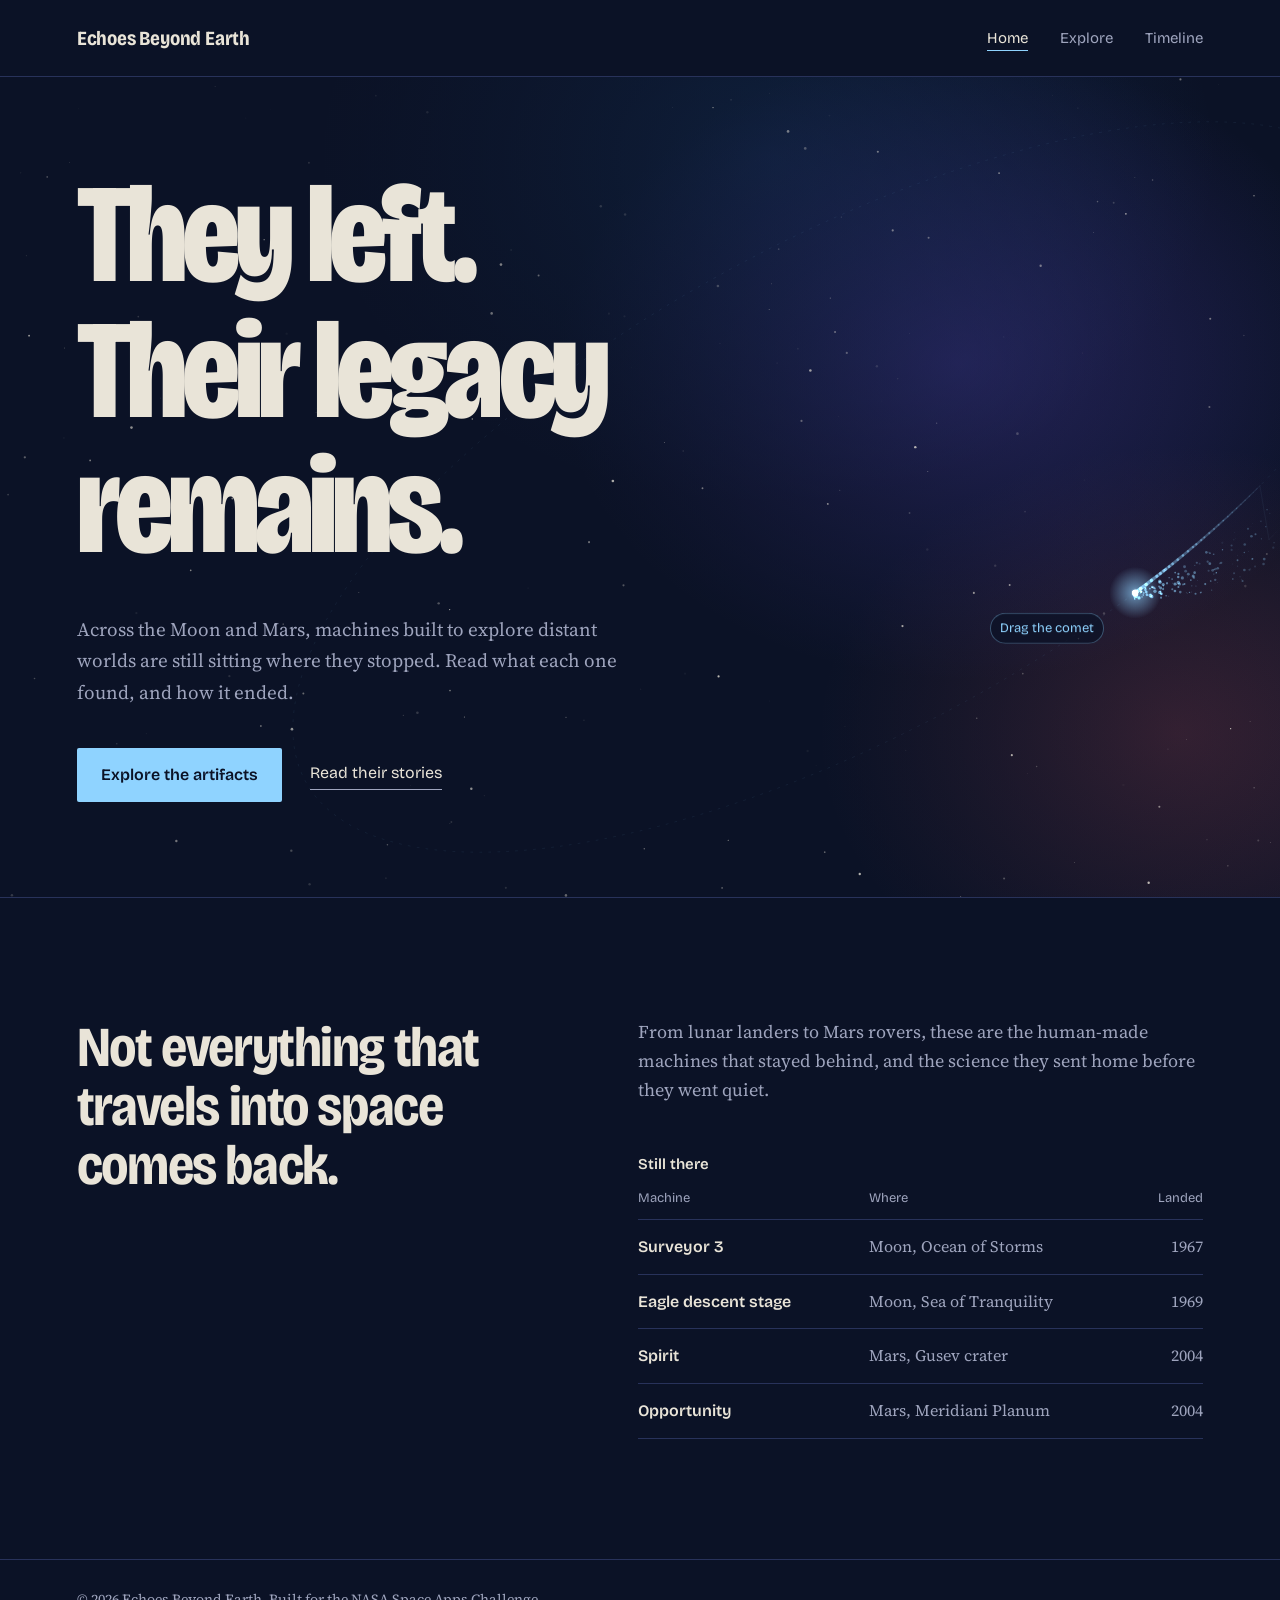
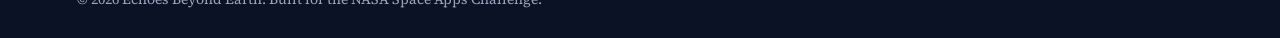
==== index.html @ 07382b3c "first" ====
<!DOCTYPE html>
<html lang="en">
<head>
    <meta charset="UTF-8">
    <meta name="viewport" content="width=device-width, initial-scale=1.0">
    <title>Echoes Beyond Earth</title>
    <meta name="description" content="The machines humans left on the Moon and Mars, and what they taught us.">

    <link rel="preconnect" href="https://fonts.googleapis.com">
    <link rel="preconnect" href="https://fonts.gstatic.com" crossorigin>
    <link href="https://fonts.googleapis.com/css2?family=Bricolage+Grotesque:opsz,wdth,wght@12..96,75..100,300..800&family=Source+Serif+4:ital,opsz,wght@0,8..60,300..700;1,8..60,300..700&display=swap" rel="stylesheet">
    <link rel="stylesheet" href="style.css">
</head>

<body>

    <header class="site-header">
        <nav class="navbar" aria-label="Main">
            <a class="logo" href="index.html">Echoes Beyond Earth</a>

            <ul class="nav-links">
                <li><a href="index.html" aria-current="page">Home</a></li>
                <li><a href="explore.html">Explore</a></li>
               
                <li><a href="timeline.html">Timeline</a></li>
            </ul>
        </nav>
    </header>

    <main>
        <section class="hero" id="hero">
            <canvas id="sky" aria-hidden="true"></canvas>
            <p class="comet-hint" aria-hidden="true">Drag the comet</p>

            <div class="hero-content">
                <h1>
                    <span class="line"><span>They left.</span></span>
                    <span class="line"><span>Their legacy</span></span>
                    <span class="line"><span>remains.</span></span>
                </h1>

                <p class="hero-description">
                    Across the Moon and Mars, machines built to explore
                    distant worlds are still sitting where they stopped.
                    Read what each one found, and how it ended.
                </p>

                <div class="hero-buttons">
                    <a href="explore.html" class="primary-button">Explore the artifacts</a>
                    <a href="#about" class="text-link">Read their stories</a>
                </div>
            </div>
        </section>

        <section class="about" id="about">
            <h2>Not everything that travels into space comes back.</h2>

            <div class="about-body">
                <p>
                    From lunar landers to Mars rovers, these are the
                    human-made machines that stayed behind, and the science
                    they sent home before they went quiet.
                </p>

                <table class="ledger">
                    <caption>Still there</caption>
                    <thead>
                        <tr><th scope="col">Machine</th><th scope="col">Where</th><th scope="col">Landed</th></tr>
                    </thead>
                    <tbody>
                        <tr><th scope="row">Surveyor 3</th><td>Moon, Ocean of Storms</td><td>1967</td></tr>
                        <tr><th scope="row">Eagle descent stage</th><td>Moon, Sea of Tranquility</td><td>1969</td></tr>
                        <tr><th scope="row">Spirit</th><td>Mars, Gusev crater</td><td>2004</td></tr>
                        <tr><th scope="row">Opportunity</th><td>Mars, Meridiani Planum</td><td>2004</td></tr>
                    </tbody>
                </table>
            </div>
        </section>
    </main>

    <footer>
        <p>© 2026 Echoes Beyond Earth. Built for the NASA Space Apps Challenge.</p>
    </footer>

    <script src="script.js"></script>
</body>
</html>
---- style.css ----
/* =====================================================
   ECHOES BEYOND EARTH
   Main stylesheet
   ===================================================== */


/* ---------- Tokens ---------- */

:root {
    --vacuum: #0b1226;
    --deep: #121a36;
    --rule: #28325a;
    --bone: #e9e4d8;
    --dust: #9ea4bd;
    --ice: #8fd3ff;

    --display: "Bricolage Grotesque", "Helvetica Neue", Arial, sans-serif;
    --body: "Source Serif 4", Georgia, "Times New Roman", serif;
}


/* ---------- Global ---------- */

* {
    margin: 0;
    padding: 0;
    box-sizing: border-box;
}

html {
    scroll-behavior: smooth;
}

body {
    background: var(--vacuum);
    color: var(--bone);
    font-family: var(--body);
    font-size: 18px;
    line-height: 1.6;
    -webkit-font-smoothing: antialiased;
}

a {
    color: inherit;
}

:focus-visible {
    outline: 2px solid var(--ice);
    outline-offset: 3px;
}


/* =====================================================
   NAVIGATION
   ===================================================== */

.site-header {
    position: relative;
    z-index: 10;
    background: var(--vacuum);
}

.navbar {
    display: flex;
    align-items: center;
    justify-content: space-between;
    gap: 24px;
    padding: 22px 6%;
    border-bottom: 1px solid var(--rule);
}

.logo {
    font-family: var(--display);
    font-variation-settings: "wdth" 85;
    font-weight: 700;
    font-size: 20px;
    letter-spacing: -0.01em;
    text-decoration: none;
}

.nav-links {
    display: flex;
    gap: 32px;
    list-style: none;
    font-family: var(--display);
    font-size: 15px;
}

.nav-links a {
    color: var(--dust);
    text-decoration: none;
    padding-bottom: 3px;
    border-bottom: 1px solid transparent;
    transition: color .2s, border-color .2s;
}

.nav-links a:hover,
.nav-links a[aria-current="page"] {
    color: var(--bone);
    border-color: var(--ice);
}


/* =====================================================
   HOME PAGE HERO
   ===================================================== */

.hero {
    position: relative;
    min-height: min(820px, calc(100vh - 70px));
    min-height: min(820px, calc(100svh - 70px));
    display: flex;
    align-items: center;
    padding: 80px 6%;
    overflow: hidden;
    touch-action: pan-y;

    background:
        linear-gradient(
            90deg,
            rgba(11, 18, 38, .93) 0%,
            rgba(11, 18, 38, .6) 48%,
            rgba(11, 18, 38, .12) 100%
        ),
        url("https://images.unsplash.com/photo-1462331940025-496dfbfc7564?auto=format&fit=crop&w=2200&q=80")
        center / cover no-repeat,
        radial-gradient(
            ellipse 45% 55% at 75% 35%,
            rgba(86, 70, 190, .45),
            transparent 70%
        ),
        radial-gradient(
            ellipse 40% 50% at 92% 80%,
            rgba(190, 80, 90, .28),
            transparent 70%
        ),
        radial-gradient(
            ellipse 50% 60% at 60% 10%,
            rgba(40, 120, 200, .25),
            transparent 70%
        ),
        var(--vacuum);
}

.hero.is-near {
    cursor: grab;
}

.hero.is-grabbing {
    cursor: grabbing;
    user-select: none;
    -webkit-user-select: none;
}

#sky {
    position: absolute;
    inset: 0;
    width: 100%;
    height: 100%;
    z-index: 0;
}

.hero-content {
    position: relative;
    z-index: 1;
    max-width: 720px;
}

.hero h1 {
    font-family: var(--display);
    font-variation-settings: "wdth" 78;
    font-weight: 800;
    font-size: clamp(56px, 11vw, 148px);
    line-height: 0.9;
    letter-spacing: -0.035em;
    margin-bottom: 36px;
}

.hero h1 .line {
    display: block;
    overflow: hidden;
    padding-bottom: 0.06em;
}

.hero h1 .line > span {
    display: block;
    transform: translateY(105%);
    animation: rise 1s cubic-bezier(.2, .8, .2, 1) forwards;
}

.hero h1 .line:nth-child(2) > span {
    animation-delay: .12s;
}

.hero h1 .line:nth-child(3) > span {
    animation-delay: .24s;
}

@keyframes rise {
    to {
        transform: translateY(0);
    }
}

.hero-description {
    max-width: 30em;
    color: var(--dust);
    font-size: 19px;
    line-height: 1.65;
    margin-bottom: 40px;
    opacity: 0;
    animation: fade .8s .7s ease forwards;
}

.hero-buttons {
    display: flex;
    align-items: center;
    gap: 28px;
    flex-wrap: wrap;
    opacity: 0;
    animation: fade .8s .85s ease forwards;
}

@keyframes fade {
    to {
        opacity: 1;
    }
}

.primary-button {
    font-family: var(--display);
    font-weight: 600;
    font-size: 16px;
    color: var(--vacuum);
    background: var(--ice);
    padding: 14px 24px;
    border-radius: 2px;
    text-decoration: none;
    transition: background .2s, transform .2s;
}

.primary-button:hover {
    background: #b6e4ff;
}

.primary-button:active {
    transform: translateY(1px);
}

.text-link {
    font-family: var(--display);
    font-size: 16px;
    text-decoration: none;
    border-bottom: 1px solid var(--dust);
    padding-bottom: 3px;
    transition: border-color .2s, color .2s;
}

.text-link:hover {
    color: var(--ice);
    border-color: var(--ice);
}


/* ---------- Comet hint ---------- */

.comet-hint {
    position: absolute;
    top: 0;
    left: 0;
    z-index: 1;
    font-family: var(--display);
    font-size: 13px;
    color: var(--ice);
    padding: 4px 9px;
    border: 1px solid rgba(143, 211, 255, .35);
    border-radius: 999px;
    background: rgba(11, 18, 38, .7);
    pointer-events: none;
    white-space: nowrap;
    opacity: 0;
    transition: opacity .5s;
    will-change: transform;
}

.comet-hint.is-visible {
    opacity: 1;
}


/* =====================================================
   ABOUT SECTION
   ===================================================== */

.about {
    padding: 120px 6%;
    display: grid;
    grid-template-columns: minmax(0, 5fr) minmax(0, 6fr);
    gap: 8%;
    border-top: 1px solid var(--rule);
}

.about h2 {
    font-family: var(--display);
    font-variation-settings: "wdth" 85;
    font-weight: 700;
    font-size: clamp(32px, 4.4vw, 58px);
    line-height: 1.05;
    letter-spacing: -0.025em;
}

.about-body p {
    color: var(--dust);
    max-width: 32em;
    margin-bottom: 48px;
}

.ledger {
    width: 100%;
    border-collapse: collapse;
    font-size: 16px;
}

.ledger caption {
    text-align: left;
    font-family: var(--display);
    font-weight: 600;
    font-size: 15px;
    color: var(--bone);
    padding-bottom: 12px;
}

.ledger th,
.ledger td {
    text-align: left;
    padding: 14px 16px 14px 0;
    border-top: 1px solid var(--rule);
    font-weight: 400;
}

.ledger thead th {
    font-family: var(--display);
    font-size: 13px;
    color: var(--dust);
    padding-top: 0;
    padding-bottom: 10px;
    border-top: 0;
}

.ledger tbody th {
    font-family: var(--display);
    font-weight: 600;
}

.ledger td {
    color: var(--dust);
}

.ledger td:last-child {
    text-align: right;
    padding-right: 0;
    font-variant-numeric: tabular-nums;
}

.ledger thead th:last-child {
    text-align: right;
    padding-right: 0;
}

.ledger tbody tr:last-child > * {
    border-bottom: 1px solid var(--rule);
}


/* =====================================================
   EXPLORE PAGE
   ===================================================== */


/* Accessibility */

.visually-hidden {
    position: absolute;
    width: 1px;
    height: 1px;
    overflow: hidden;
    clip: rect(0 0 0 0);
    white-space: nowrap;
}


/* ---------- Explore hero ---------- */

.explore-hero {
    padding: 110px 6% 80px;
    background:
        radial-gradient(
            ellipse 50% 90% at 85% 0%,
            rgba(86, 70, 190, .28),
            transparent 70%
        ),
        radial-gradient(
            ellipse 40% 80% at 100% 100%,
            rgba(40, 120, 200, .16),
            transparent 70%
        );
}

.explore-hero h1 {
    font-family: var(--display);
    font-variation-settings: "wdth" 78;
    font-weight: 800;
    font-size: clamp(48px, 9vw, 124px);
    line-height: 0.92;
    letter-spacing: -0.035em;
    max-width: 11em;
    margin-bottom: 32px;
}

.explore-hero p {
    max-width: 30em;
    color: var(--dust);
    font-size: 19px;
}


/* ---------- World selector ---------- */

.worlds {
    display: grid;
    grid-template-columns: 1fr 1fr;
    border-top: 1px solid var(--rule);
}

.world {
    display: grid;
    gap: 10px;
    padding: 44px 6% 52px;
    text-decoration: none;
    transition: background .25s;
}

.world + .world {
    border-left: 1px solid var(--rule);
}

.world:hover {
    background: var(--deep);
}

.world-name {
    font-family: var(--display);
    font-variation-settings: "wdth" 82;
    font-weight: 700;
    font-size: clamp(40px, 6vw, 84px);
    line-height: 1;
    letter-spacing: -0.03em;
    transition: color .2s;
}

.world:hover .world-name {
    color: var(--ice);
}

.world-count {
    font-family: var(--display);
    font-size: 15px;
    color: var(--ice);
}

.world-desc {
    color: var(--dust);
    max-width: 24em;
}


/* ---------- Equipment sections ---------- */

.equipment-section {
    display: grid;
    grid-template-columns: minmax(0, 4fr) minmax(0, 8fr);
    gap: 6%;
    padding: 100px 6%;
    border-top: 1px solid var(--rule);
    scroll-margin-top: 0;
}

.section-intro {
    align-self: start;
    position: sticky;
    top: 32px;
}

.section-intro h2 {
    font-family: var(--display);
    font-variation-settings: "wdth" 85;
    font-weight: 700;
    font-size: clamp(30px, 3.8vw, 52px);
    line-height: 1.05;
    letter-spacing: -0.025em;
    margin-bottom: 16px;
}

.section-note {
    color: var(--dust);
    font-size: 16px;
}


/* ---------- Machine entries ---------- */

.machine {
    border-top: 1px solid var(--rule);
}

.machine:last-child {
    border-bottom: 1px solid var(--rule);
}

.machine summary {
    display: grid;
    grid-template-columns: minmax(0, 5fr) minmax(0, 4fr) auto 20px;
    align-items: baseline;
    gap: 20px;
    padding: 22px 0;
    cursor: pointer;
    list-style: none;
}

.machine summary::-webkit-details-marker {
    display: none;
}

.machine summary::after {
    content: "+";
    font-family: var(--display);
    font-size: 22px;
    line-height: 1;
    color: var(--dust);
    text-align: right;
    transition: transform .25s, color .2s;
}

.machine[open] summary::after {
    transform: rotate(45deg);
    color: var(--ice);
}

.m-name {
    font-family: var(--display);
    font-variation-settings: "wdth" 90;
    font-weight: 700;
    font-size: clamp(22px, 2.4vw, 32px);
    letter-spacing: -0.015em;
    transition: color .2s;
}

.machine summary:hover .m-name,
.machine[open] .m-name {
    color: var(--ice);
}

.m-where {
    color: var(--dust);
    font-size: 16px;
}

.m-year {
    font-family: var(--display);
    font-size: 16px;
    color: var(--dust);
    font-variant-numeric: tabular-nums;
}

.m-body {
    padding: 0 0 30px;
    max-width: 36em;
}

.m-body p + p {
    margin-top: 14px;
}

.m-status {
    color: var(--dust);
    font-size: 16px;
}

.m-status strong {
    font-family: var(--display);
    font-weight: 600;
    color: var(--bone);
}


/* =====================================================
   FOOTER
   ===================================================== */

footer {
    padding: 28px 6%;
    color: var(--dust);
    font-size: 14px;
    border-top: 1px solid var(--rule);
}


/* =====================================================
   RESPONSIVE DESIGN
   ===================================================== */

@media (max-width: 860px) {

    .about {
        grid-template-columns: 1fr;
        gap: 40px;
        padding: 80px 6%;
    }

    .equipment-section {
        grid-template-columns: 1fr;
        gap: 32px;
        padding: 72px 6%;
    }

    .section-intro {
        position: static;
    }

}


@media (max-width: 640px) {

    body {
        font-size: 17px;
    }

    .navbar {
        flex-direction: column;
        align-items: flex-start;
        gap: 14px;
        padding: 18px 6%;
    }

    .nav-links {
        gap: 22px;
        font-size: 14px;
        flex-wrap: wrap;
    }

    .hero {
        padding: 56px 6% 72px;
        align-items: flex-end;
    }

    .ledger th,
    .ledger td {
        padding-right: 10px;
        font-size: 15px;
    }

    .explore-hero {
        padding: 72px 6% 56px;
    }

    .worlds {
        grid-template-columns: 1fr;
    }

    .world + .world {
        border-left: 0;
        border-top: 1px solid var(--rule);
    }

    .machine summary {
        grid-template-columns: minmax(0, 1fr) auto 20px;
        row-gap: 4px;
    }

    .m-where {
        grid-column: 1;
        grid-row: 2;
    }

    .m-year {
        grid-column: 2;
        grid-row: 1;
    }

    .machine summary::after {
        grid-column: 3;
        grid-row: 1;
    }

}


/* =====================================================
   REDUCED MOTION
   ===================================================== */

@media (prefers-reduced-motion: reduce) {

    html {
        scroll-behavior: auto;
    }

    .hero h1 .line > span,
    .hero-description,
    .hero-buttons {
        animation: none;
        transform: none;
        opacity: 1;
    }

    *,
    *::before,
    *::after {
        scroll-behavior: auto !important;
        transition-duration: 0.01ms !important;
    }

}







.machine summary {
    display: flex;
    align-items: center;
    gap: 20px;
}

.machine-image {
    width: 150px;
    height: 110px;
    object-fit: cover;
    border-radius: 8px;
    flex-shrink: 0;
}

.machine-info {
    display: flex;
    flex-direction: column;
    gap: 8px;
}

@media (max-width: 600px) {
    .machine-image {
        width: 100px;
        height: 90px;
    }
}


.machine-image.image-placeholder {
    background: linear-gradient(135deg, #182342, #303d62);
    object-fit: contain;
}


.m-story {
    font-family: 'Source Serif 4', serif;
    font-size: 1.1rem;
    line-height: 1.8;
    color: var(--bone);
    max-width: 750px;
}

.m-mission {
    color: var(--ice);
    font-size: 0.85rem;
    letter-spacing: 0.05em;
    margin-top: 16px;
}

.m-status {
    border-left: 2px solid var(--ice);
    padding-left: 16px;
    margin-top: 18px;
    line-height: 1.7;
}


.stories-container {
    max-width: 1100px;
    margin: 60px auto;
    padding: 0 6%;
}

.story-card {
    display: grid;
    grid-template-columns: 1fr 1fr;
    gap: 40px;
    align-items: center;
    margin-bottom: 60px;
}

.story-card img {
    width: 100%;
    height: 350px;
    object-fit: cover;
    border-radius: 12px;
}

.story-content h2 {
    font-size: 2rem;
    margin: 12px 0 20px;
}

.story-content > p:not(.eyebrow) {
    line-height: 1.8;
    color: var(--dust);
}

.story-note {
    font-size: 0.8rem;
    font-style: italic;
    margin-top: 16px;
}

@media (max-width: 700px) {
    .story-card {
        grid-template-columns: 1fr;
        gap: 20px;
    }

    .story-card img {
        height: 240px;
    }
}



/* Expanded equipment story panel */

.story-panel {
    display: grid;
    grid-template-columns: minmax(0, 1fr) minmax(0, 1.2fr);
    gap: 28px;
    align-items: start;
    max-width: 100%;
    padding: 10px 0 35px;
}

.story-image {
    width: 100%;
    height: 260px;
    object-fit: cover;
    border-radius: 6px;
    background: var(--deep);
}

.story-image.image-placeholder {
    min-height: 260px;
}

.story-panel-content {
    min-width: 0;
}

.story-label {
    font-family: var(--display);
    color: var(--ice);
    font-size: 12px;
    letter-spacing: 0.12em;
    margin-bottom: 10px;
}

.story-title {
    font-family: var(--display);
    font-size: clamp(24px, 3vw, 36px);
    line-height: 1.1;
    margin-bottom: 16px;
}

.m-story {
    color: var(--bone);
    font-family: var(--body);
    font-size: 17px;
    line-height: 1.8;
}

.m-mission {
    color: var(--ice);
    font-family: var(--display);
    font-size: 14px;
    margin-top: 14px;
}

.m-status {
    color: var(--dust);
    font-size: 15px;
    line-height: 1.7;
    border-left: 2px solid var(--ice);
    padding-left: 14px;
    margin-top: 20px;
}

.m-status strong {
    color: var(--bone);
    font-family: var(--display);
}

.source-link {
    display: inline-block;
    margin-top: 18px;
    color: var(--ice);
    font-family: var(--display);
    font-size: 14px;
    text-decoration: none;
    border-bottom: 1px solid var(--ice);
}

.source-link:hover {
    color: var(--bone);
}

@media (max-width: 640px) {
    .story-panel {
        grid-template-columns: 1fr;
        gap: 18px;
    }

    .story-image {
        height: 220px;
    }
}


/* ==============================
   INDIVIDUAL STORY PAGE
============================== */

.story-hero {
    max-width: 1100px;
    margin: 0 auto;
    padding: 90px 7% 50px;
}

.back-link {
    display: inline-block;
    color: var(--ice);
    text-decoration: none;
    font-size: 0.9rem;
    margin-bottom: 55px;
    transition: color 0.2s;
}

.back-link:hover {
    color: var(--bone);
}

.story-hero .story-label,
.story-label {
    color: var(--ice);
    font-size: 0.75rem;
    letter-spacing: 0.2em;
    font-weight: 700;
    margin-bottom: 18px;
}

.story-hero h1 {
    font-family: "Bricolage Grotesque", sans-serif;
    color: var(--bone);
    font-size: clamp(2.8rem, 7vw, 5.5rem);
    line-height: 1.05;
    margin-bottom: 18px;
}

#story-location {
    color: var(--dust);
    font-family: "Source Serif 4", serif;
    font-size: 1.2rem;
    margin-bottom: 35px;
}

.story-main-image {
    width: 100%;
    max-height: 540px;
    object-fit: cover;
    border-radius: 8px;
    display: block;
    background: var(--deep);
}

.story-details {
    max-width: 1100px;
    margin: 0 auto;
    padding: 40px 7% 100px;
}

.story-description {
    max-width: 760px;
    padding: 35px 0;
    border-bottom: 1px solid var(--rule);
}

.story-description h2 {
    color: var(--bone);
    font-family: "Bricolage Grotesque", sans-serif;
    font-size: clamp(1.7rem, 4vw, 2.5rem);
    margin-bottom: 18px;
}

.story-description > p:not(.story-label) {
    color: var(--dust);
    font-family: "Source Serif 4", serif;
    font-size: 1.1rem;
    line-height: 1.9;
}

.source-link {
    display: inline-block;
    margin-top: 35px;
    color: var(--ice);
    text-decoration: none;
}

.source-link:hover {
    text-decoration: underline;
}

/* Mobile layout */

@media (max-width: 640px) {

    .story-hero {
        padding-top: 55px;
    }

    .back-link {
        margin-bottom: 40px;
    }

    .story-main-image {
        max-height: 300px;
    }

    .story-details {
        padding-bottom: 60px;
    }

}


/* Moon and Mars visual selection cards */

.world {
    position: relative;
    min-height: 320px;
    display: flex;
    flex-direction: column;
    justify-content: flex-end;
    overflow: hidden;
    background-size: cover;
    background-position: center;
    border: 1px solid var(--rule);
    transition: transform 0.25s;
}

.moon-world {
    background-image:
        linear-gradient(to top, rgba(11,18,38,0.98), rgba(11,18,38,0.1)),
        url("https://images-assets.nasa.gov/image/PIA00405/PIA00405~orig.jpg");
}

.mars-world {
    background-image:
        linear-gradient(to top, rgba(11,18,38,0.98), rgba(11,18,38,0.1)),
        url("https://images-assets.nasa.gov/image/PIA04591/PIA04591~orig.jpg");
}

.world:hover {
    transform: translateY(-5px);
}

.world-name,
.world-count,
.world-desc,
.world-explore {
    position: relative;
    z-index: 1;
}

.world-explore {
    color: var(--ice);
    margin-top: 18px;
    font-size: 0.9rem;
}



/* Timeline page */

.timeline-hero {
    max-width: 1100px;
    margin: 0 auto;
    padding: 100px 7% 60px;
}

.timeline-hero h1 {
    font-family: "Bricolage Grotesque", sans-serif;
    color: var(--bone);
    font-size: clamp(2.8rem, 7vw, 5rem);
    line-height: 1.1;
    margin-bottom: 25px;
}

.timeline-hero > p:last-child {
    color: var(--dust);
    font-family: "Source Serif 4", serif;
    font-size: 1.15rem;
    line-height: 1.8;
    max-width: 650px;
}

.timeline-section {
    max-width: 1100px;
    margin: 0 auto;
    padding: 20px 7% 100px;
}

#timeline-list {
    border-left: 1px solid var(--rule);
    margin-left: 15px;
}

.timeline-entry {
    display: flex;
    gap: 35px;
    position: relative;
    padding: 25px 20px 35px 35px;
    text-decoration: none;
    border-bottom: 1px solid var(--rule);
    transition: background .2s;
}

.timeline-entry::before {
    content: "";
    position: absolute;
    left: -6px;
    top: 32px;
    width: 11px;
    height: 11px;
    border-radius: 50%;
    background: var(--ice);
}

.timeline-entry:hover {
    background: rgba(143, 211, 255, 0.05);
}

.timeline-year {
    color: var(--ice);
    font-family: "Bricolage Grotesque", sans-serif;
    font-size: 1.1rem;
    font-weight: 700;
    min-width: 65px;
}

.timeline-content h2 {
    color: var(--bone);
    font-family: "Bricolage Grotesque", sans-serif;
    font-size: 1.5rem;
    margin-bottom: 8px;
}

.timeline-content p {
    color: var(--dust);
    font-family: "Source Serif 4", serif;
    margin-top: 5px;
}

@media (max-width: 600px) {
    .timeline-hero {
        padding-top: 60px;
    }

    .timeline-entry {
        gap: 15px;
        padding-left: 25px;
    }

    .timeline-year {
        min-width: 48px;
        font-size: .95rem;
    }

    .timeline-content h2 {
        font-size: 1.2rem;
    }
}



/* Timeline visual improvements */

#timeline-list {
    position: relative;
    border-left: 1px solid var(--rule);
    margin-left: 15px;
    padding: 10px 0;
}

.timeline-entry {
    display: flex;
    align-items: flex-start;
    gap: 35px;
    position: relative;
    padding: 30px 25px 35px 35px;
    text-decoration: none;
    border-bottom: 1px solid var(--rule);
    transition: background .25s, transform .25s;
}

.timeline-entry::before {
    content: "";
    position: absolute;
    left: -7px;
    top: 38px;
    width: 13px;
    height: 13px;
    border-radius: 50%;
    background: var(--ice);
    box-shadow: 0 0 12px var(--ice);
}

.timeline-entry:hover {
    background: rgba(143, 211, 255, 0.06);
    transform: translateX(5px);
}

.timeline-year {
    min-width: 65px;
    color: var(--ice);
    font-family: "Bricolage Grotesque", sans-serif;
    font-size: 1.1rem;
    font-weight: 700;
}

.timeline-content h2 {
    color: var(--bone);
    font-family: "Bricolage Grotesque", sans-serif;
    font-size: 1.5rem;
    margin-bottom: 10px;
    transition: color .2s;
}

.timeline-entry:hover .timeline-content h2 {
    color: var(--ice);
}

.timeline-content p {
    color: var(--dust);
    font-family: "Source Serif 4", serif;
    font-size: .95rem;
    margin-top: 6px;
}

@media (max-width: 600px) {

    #timeline-list {
        margin-left: 8px;
    }

    .timeline-entry {
        gap: 15px;
        padding: 25px 10px 30px 25px;
    }

    .timeline-year {
        min-width: 48px;
        font-size: .9rem;
    }

    .timeline-content h2 {
        font-size: 1.2rem;
    }

}
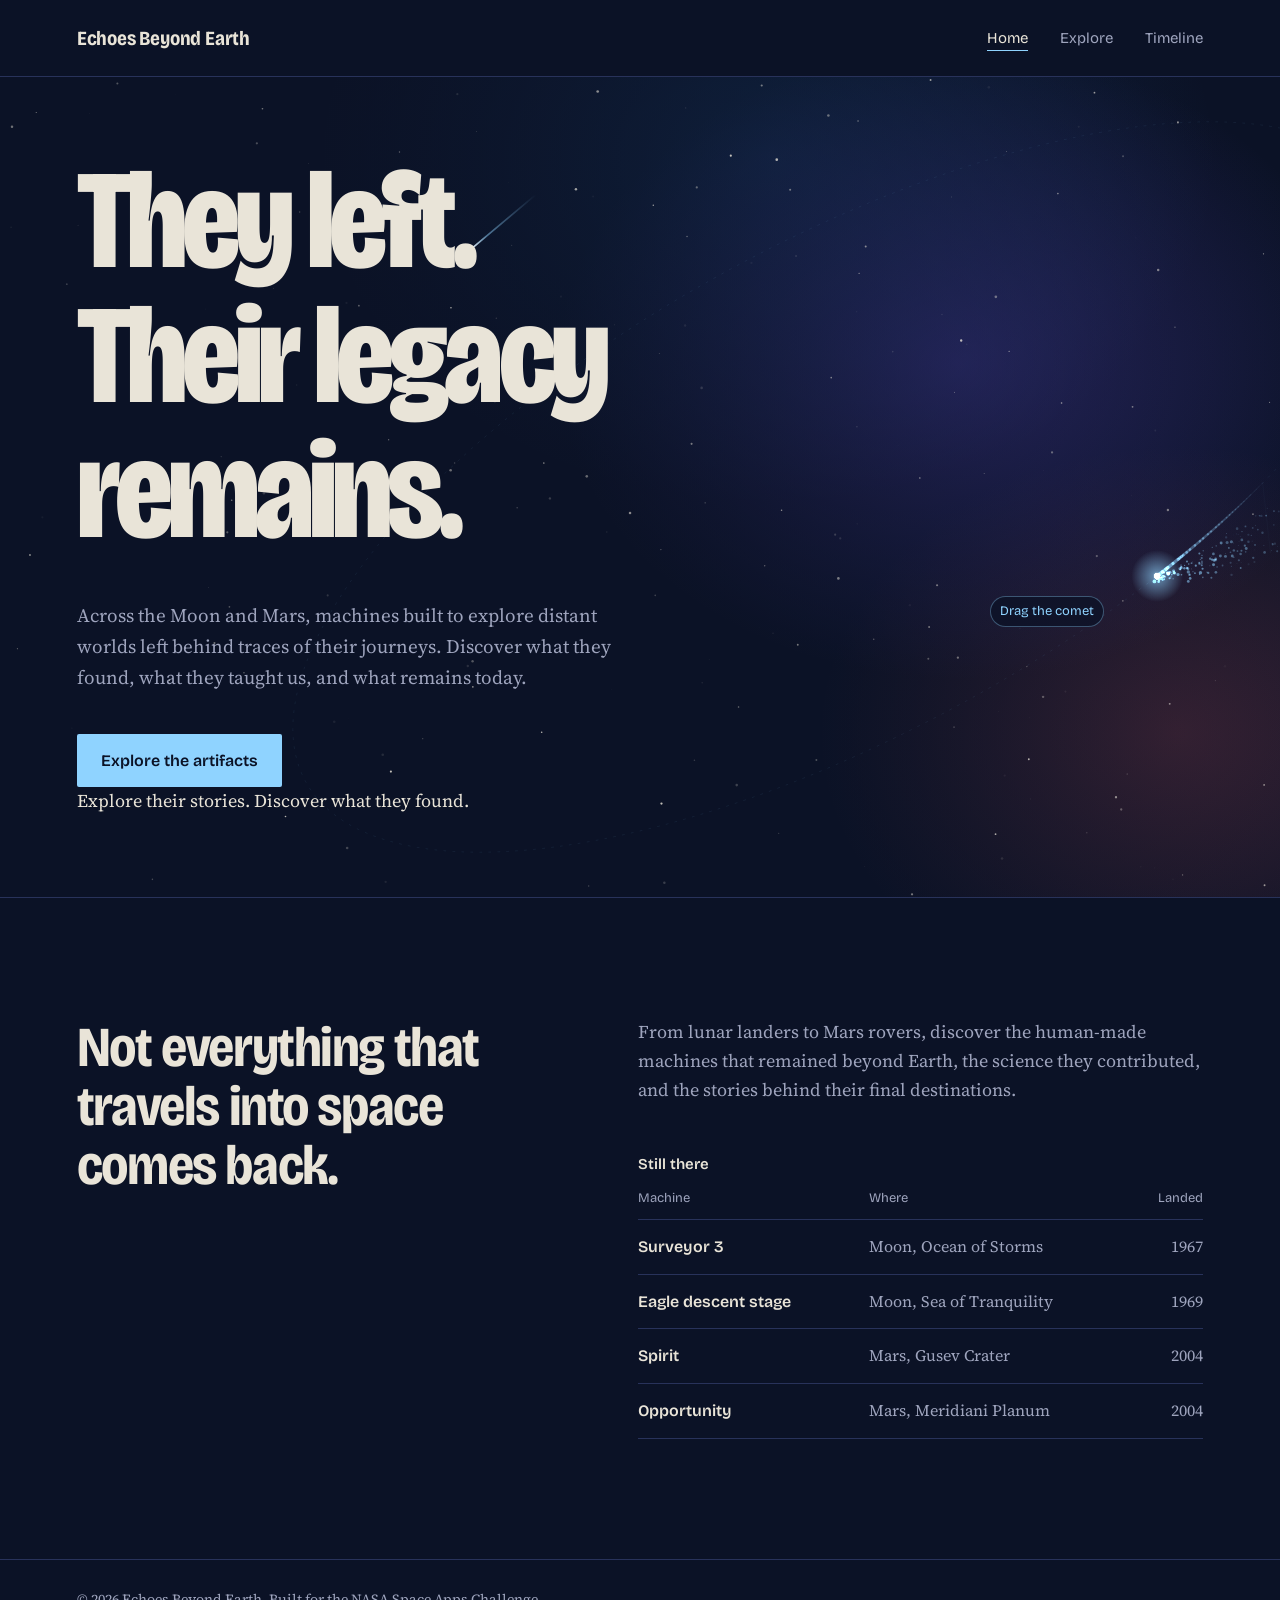
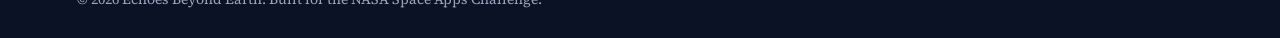
==== commit c2f12e8d: "updated home page" ====
--- a/index.html
+++ b/index.html
@@ -1,38 +1,62 @@
+
 <!DOCTYPE html>
 <html lang="en">
 <head>
     <meta charset="UTF-8">
     <meta name="viewport" content="width=device-width, initial-scale=1.0">
+
     <title>Echoes Beyond Earth</title>
-    <meta name="description" content="The machines humans left on the Moon and Mars, and what they taught us.">
+
+    <meta name="description" content="Explore the stories and scientific legacy of human-made machines left on the Moon and Mars.">
 
     <link rel="preconnect" href="https://fonts.googleapis.com">
     <link rel="preconnect" href="https://fonts.gstatic.com" crossorigin>
+
     <link href="https://fonts.googleapis.com/css2?family=Bricolage+Grotesque:opsz,wdth,wght@12..96,75..100,300..800&family=Source+Serif+4:ital,opsz,wght@0,8..60,300..700;1,8..60,300..700&display=swap" rel="stylesheet">
+
     <link rel="stylesheet" href="style.css">
 </head>
 
 <body>
 
     <header class="site-header">
-        <nav class="navbar" aria-label="Main">
-            <a class="logo" href="index.html">Echoes Beyond Earth</a>
+        <nav class="navbar" aria-label="Main navigation">
+
+            <a class="logo" href="index.html">
+                Echoes Beyond Earth
+            </a>
 
             <ul class="nav-links">
-                <li><a href="index.html" aria-current="page">Home</a></li>
-                <li><a href="explore.html">Explore</a></li>
-               
-                <li><a href="timeline.html">Timeline</a></li>
+                <li>
+                    <a href="index.html" aria-current="page">Home</a>
+                </li>
+
+                <li>
+                    <a href="explore.html">Explore</a>
+                </li>
+
+                <li>
+                    <a href="timeline.html">Timeline</a>
+                </li>
             </ul>
+
         </nav>
     </header>
 
     <main>
+
+        <!-- HERO SECTION -->
+
         <section class="hero" id="hero">
+
             <canvas id="sky" aria-hidden="true"></canvas>
-            <p class="comet-hint" aria-hidden="true">Drag the comet</p>
+
+            <p class="comet-hint" aria-hidden="true">
+                Drag the comet
+            </p>
 
             <div class="hero-content">
+
                 <h1>
                     <span class="line"><span>They left.</span></span>
                     <span class="line"><span>Their legacy</span></span>
@@ -41,47 +65,101 @@
 
                 <p class="hero-description">
                     Across the Moon and Mars, machines built to explore
-                    distant worlds are still sitting where they stopped.
-                    Read what each one found, and how it ended.
+                    distant worlds left behind traces of their journeys.
+                    Discover what they found, what they taught us,
+                    and what remains today.
                 </p>
 
                 <div class="hero-buttons">
-                    <a href="explore.html" class="primary-button">Explore the artifacts</a>
-                    <a href="#about" class="text-link">Read their stories</a>
-                </div>
+    <a href="explore.html" class="primary-button">
+        Explore the artifacts
+    </a>
+</div>
+
+<p class="hero-extra">
+    Explore their stories. Discover what they found.
+</p>
+
             </div>
+
         </section>
 
+
+        <!-- ABOUT SECTION -->
+
         <section class="about" id="about">
-            <h2>Not everything that travels into space comes back.</h2>
+
+            <h2>
+                Not everything that travels into space comes back.
+            </h2>
 
             <div class="about-body">
+
                 <p>
-                    From lunar landers to Mars rovers, these are the
-                    human-made machines that stayed behind, and the science
-                    they sent home before they went quiet.
+                    From lunar landers to Mars rovers, discover the
+                    human-made machines that remained beyond Earth,
+                    the science they contributed, and the stories
+                    behind their final destinations.
                 </p>
 
                 <table class="ledger">
+
                     <caption>Still there</caption>
+
                     <thead>
-                        <tr><th scope="col">Machine</th><th scope="col">Where</th><th scope="col">Landed</th></tr>
+                        <tr>
+                            <th scope="col">Machine</th>
+                            <th scope="col">Where</th>
+                            <th scope="col">Landed</th>
+                        </tr>
                     </thead>
+
                     <tbody>
-                        <tr><th scope="row">Surveyor 3</th><td>Moon, Ocean of Storms</td><td>1967</td></tr>
-                        <tr><th scope="row">Eagle descent stage</th><td>Moon, Sea of Tranquility</td><td>1969</td></tr>
-                        <tr><th scope="row">Spirit</th><td>Mars, Gusev crater</td><td>2004</td></tr>
-                        <tr><th scope="row">Opportunity</th><td>Mars, Meridiani Planum</td><td>2004</td></tr>
+
+                        <tr>
+                            <th scope="row">Surveyor 3</th>
+                            <td>Moon, Ocean of Storms</td>
+                            <td>1967</td>
+                        </tr>
+
+                        <tr>
+                            <th scope="row">Eagle descent stage</th>
+                            <td>Moon, Sea of Tranquility</td>
+                            <td>1969</td>
+                        </tr>
+
+                        <tr>
+                            <th scope="row">Spirit</th>
+                            <td>Mars, Gusev Crater</td>
+                            <td>2004</td>
+                        </tr>
+
+                        <tr>
+                            <th scope="row">Opportunity</th>
+                            <td>Mars, Meridiani Planum</td>
+                            <td>2004</td>
+                        </tr>
+
                     </tbody>
+
                 </table>
+
             </div>
+
         </section>
+
     </main>
 
+
     <footer>
-        <p>© 2026 Echoes Beyond Earth. Built for the NASA Space Apps Challenge.</p>
+        <p>
+            © 2026 Echoes Beyond Earth.
+            Built for the NASA Space Apps Challenge.
+        </p>
     </footer>
 
+
     <script src="script.js"></script>
+
 </body>
-</html>+</html>
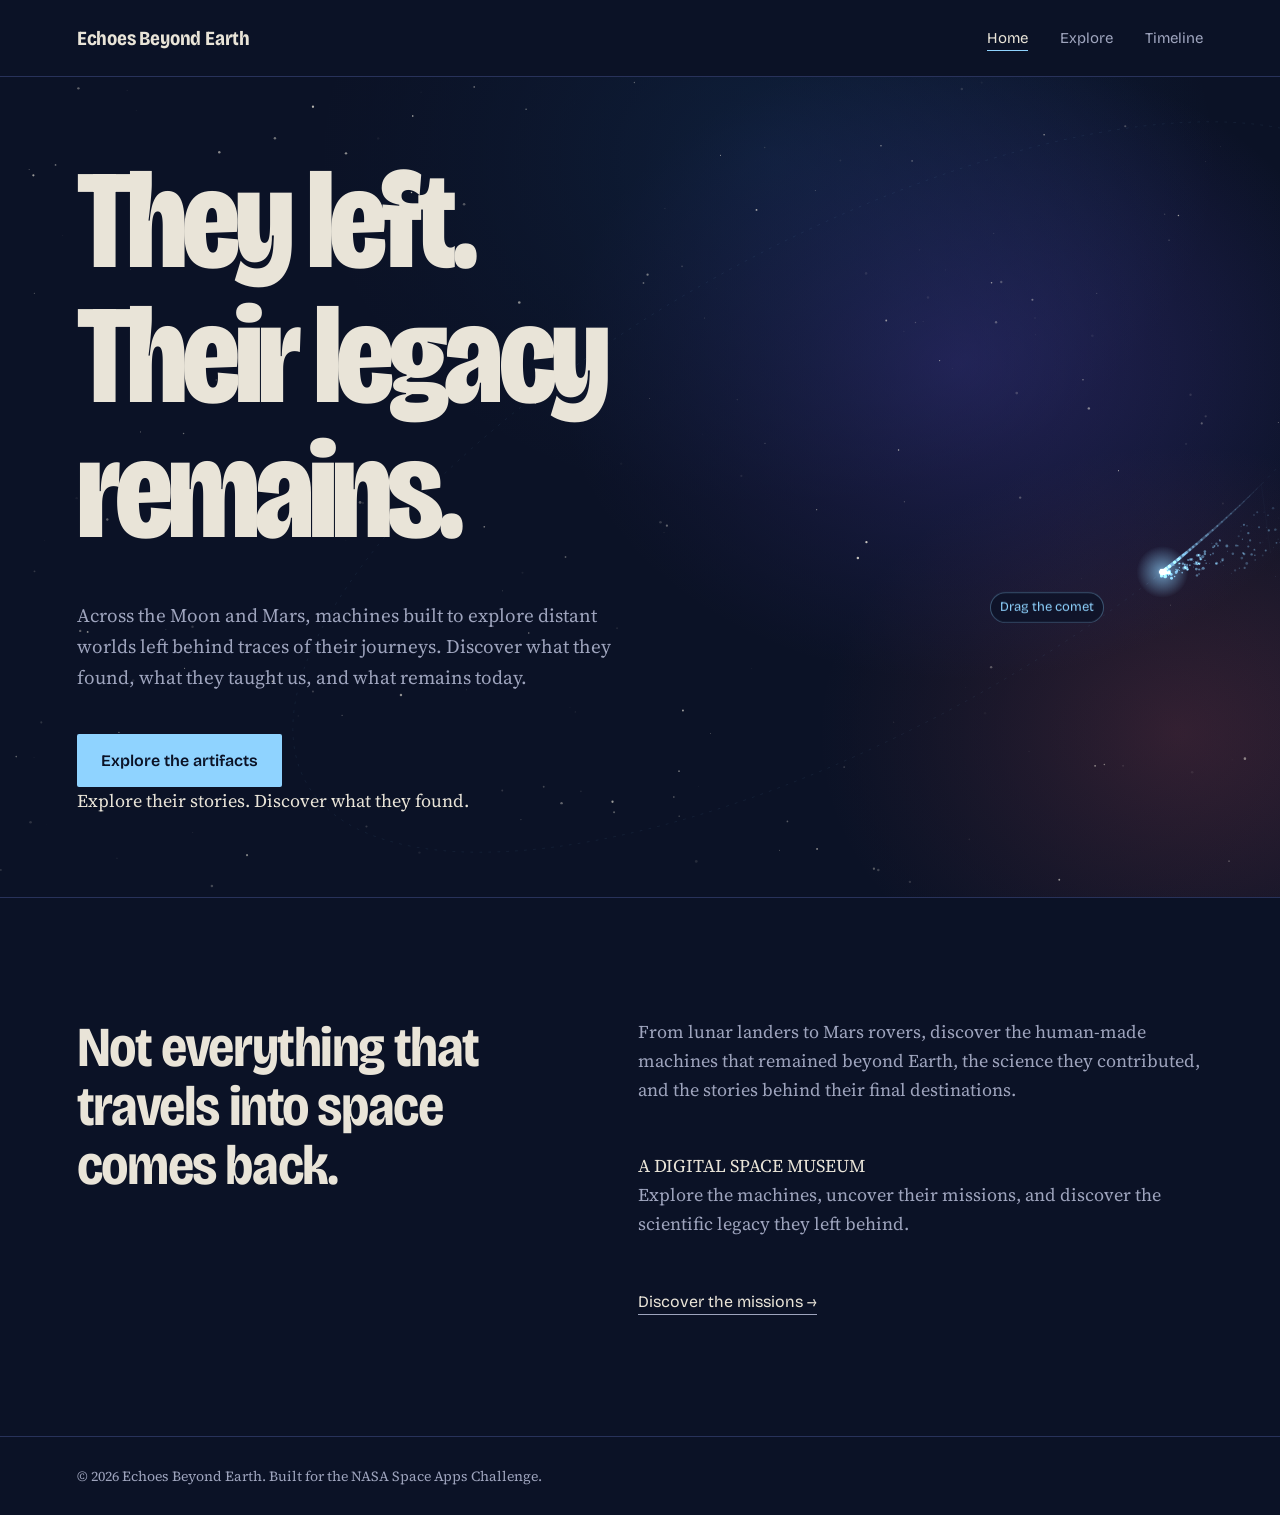
==== commit 445d4a9b: "Update index.html" ====
--- a/index.html
+++ b/index.html
@@ -71,14 +71,14 @@
                 </p>
 
                 <div class="hero-buttons">
-    <a href="explore.html" class="primary-button">
-        Explore the artifacts
-    </a>
-</div>
+                    <a href="explore.html" class="primary-button">
+                        Explore the artifacts
+                    </a>
+                </div>
 
-<p class="hero-extra">
-    Explore their stories. Discover what they found.
-</p>
+                <p class="hero-extra">
+                    Explore their stories. Discover what they found.
+                </p>
 
             </div>
 
@@ -102,47 +102,22 @@
                     behind their final destinations.
                 </p>
 
-                <table class="ledger">
+                <div class="about-note">
 
-                    <caption>Still there</caption>
+                    <span class="about-label">
+                        A DIGITAL SPACE MUSEUM
+                    </span>
 
-                    <thead>
-                        <tr>
-                            <th scope="col">Machine</th>
-                            <th scope="col">Where</th>
-                            <th scope="col">Landed</th>
-                        </tr>
-                    </thead>
+                    <p>
+                        Explore the machines, uncover their missions,
+                        and discover the scientific legacy they left behind.
+                    </p>
 
-                    <tbody>
+                    <a href="explore.html" class="text-link">
+                        Discover the missions →
+                    </a>
 
-                        <tr>
-                            <th scope="row">Surveyor 3</th>
-                            <td>Moon, Ocean of Storms</td>
-                            <td>1967</td>
-                        </tr>
-
-                        <tr>
-                            <th scope="row">Eagle descent stage</th>
-                            <td>Moon, Sea of Tranquility</td>
-                            <td>1969</td>
-                        </tr>
-
-                        <tr>
-                            <th scope="row">Spirit</th>
-                            <td>Mars, Gusev Crater</td>
-                            <td>2004</td>
-                        </tr>
-
-                        <tr>
-                            <th scope="row">Opportunity</th>
-                            <td>Mars, Meridiani Planum</td>
-                            <td>2004</td>
-                        </tr>
-
-                    </tbody>
-
-                </table>
+                </div>
 
             </div>
 
--- a/style.css
+++ b/style.css
@@ -1,4 +1,3 @@
-
 /* =====================================================
    ECHOES BEYOND EARTH
    Main stylesheet
@@ -15,6 +14,8 @@
     --dust: #9ea4bd;
     --ice: #8fd3ff;
 
+    --radius: 6px;
+
     --display: "Bricolage Grotesque", "Helvetica Neue", Arial, sans-serif;
     --body: "Source Serif 4", Georgia, "Times New Roman", serif;
 }
@@ -45,9 +46,32 @@
     color: inherit;
 }
 
+/* Without this, any rule that sets `display` (like .source-link or
+   .story-main-image) overrides the hidden attribute and the element
+   stays visible. */
+[hidden] {
+    display: none !important;
+}
+
 :focus-visible {
     outline: 2px solid var(--ice);
     outline-offset: 3px;
+}
+
+.visually-hidden {
+    position: absolute;
+    width: 1px;
+    height: 1px;
+    overflow: hidden;
+    clip: rect(0 0 0 0);
+    white-space: nowrap;
+}
+
+@keyframes cardIn {
+    from {
+        opacity: 0;
+        transform: translateY(14px);
+    }
 }
 
 
@@ -125,21 +149,9 @@
         ),
         url("https://images.unsplash.com/photo-1462331940025-496dfbfc7564?auto=format&fit=crop&w=2200&q=80")
         center / cover no-repeat,
-        radial-gradient(
-            ellipse 45% 55% at 75% 35%,
-            rgba(86, 70, 190, .45),
-            transparent 70%
-        ),
-        radial-gradient(
-            ellipse 40% 50% at 92% 80%,
-            rgba(190, 80, 90, .28),
-            transparent 70%
-        ),
-        radial-gradient(
-            ellipse 50% 60% at 60% 10%,
-            rgba(40, 120, 200, .25),
-            transparent 70%
-        ),
+        radial-gradient(ellipse 45% 55% at 75% 35%, rgba(86, 70, 190, .45), transparent 70%),
+        radial-gradient(ellipse 40% 50% at 92% 80%, rgba(190, 80, 90, .28), transparent 70%),
+        radial-gradient(ellipse 50% 60% at 60% 10%, rgba(40, 120, 200, .25), transparent 70%),
         var(--vacuum);
 }
 
@@ -189,18 +201,11 @@
     animation: rise 1s cubic-bezier(.2, .8, .2, 1) forwards;
 }
 
-.hero h1 .line:nth-child(2) > span {
-    animation-delay: .12s;
-}
-
-.hero h1 .line:nth-child(3) > span {
-    animation-delay: .24s;
-}
+.hero h1 .line:nth-child(2) > span { animation-delay: .12s; }
+.hero h1 .line:nth-child(3) > span { animation-delay: .24s; }
 
 @keyframes rise {
-    to {
-        transform: translateY(0);
-    }
+    to { transform: translateY(0); }
 }
 
 .hero-description {
@@ -223,9 +228,7 @@
 }
 
 @keyframes fade {
-    to {
-        opacity: 1;
-    }
+    to { opacity: 1; }
 }
 
 .primary-button {
@@ -240,13 +243,8 @@
     transition: background .2s, transform .2s;
 }
 
-.primary-button:hover {
-    background: #b6e4ff;
-}
-
-.primary-button:active {
-    transform: translateY(1px);
-}
+.primary-button:hover  { background: #b6e4ff; }
+.primary-button:active { transform: translateY(1px); }
 
 .text-link {
     font-family: var(--display);
@@ -290,7 +288,7 @@
 
 
 /* =====================================================
-   ABOUT SECTION
+   ABOUT SECTION (home)
    ===================================================== */
 
 .about {
@@ -357,17 +355,16 @@
     color: var(--dust);
 }
 
-.ledger td:last-child {
-    text-align: right;
-    padding-right: 0;
-    font-variant-numeric: tabular-nums;
-}
-
+.ledger td:last-child,
 .ledger thead th:last-child {
     text-align: right;
     padding-right: 0;
 }
 
+.ledger td:last-child {
+    font-variant-numeric: tabular-nums;
+}
+
 .ledger tbody tr:last-child > * {
     border-bottom: 1px solid var(--rule);
 }
@@ -375,88 +372,160 @@
 
 /* =====================================================
    EXPLORE PAGE
+   Photos are shown untouched. Only a soft fade sits over them, where text
+   needs to stay readable, like on the home page.
    ===================================================== */
 
-
-/* Accessibility */
-
-.visually-hidden {
+/* ---------- Intro: slow-moving nebula photo ---------- */
+
+.explore-hero {
+    position: relative;
+    isolation: isolate;
+    overflow: hidden;
+    display: flex;
+    flex-direction: column;
+    justify-content: flex-end;
+    min-height: min(760px, 82vh);
+    padding: 140px 6% 170px;
+}
+
+.explore-hero::before {
+    content: "";
     position: absolute;
-    width: 1px;
-    height: 1px;
-    overflow: hidden;
-    clip: rect(0 0 0 0);
-    white-space: nowrap;
-}
-
-
-/* ---------- Explore hero ---------- */
-
-.explore-hero {
-    padding: 110px 6% 80px;
+    inset: -4%;
+    z-index: -2;
+    background: url("https://images.unsplash.com/photo-1462331940025-496dfbfc7564?auto=format&fit=crop&w=2400&q=80") center / cover no-repeat;
+    animation: drift 60s ease-in-out infinite alternate;
+}
+
+.explore-hero::after {
+    content: "";
+    position: absolute;
+    inset: 0;
+    z-index: -1;
     background:
-        radial-gradient(
-            ellipse 50% 90% at 85% 0%,
-            rgba(86, 70, 190, .28),
-            transparent 70%
-        ),
-        radial-gradient(
-            ellipse 40% 80% at 100% 100%,
-            rgba(40, 120, 200, .16),
-            transparent 70%
-        );
+        linear-gradient(to top, var(--vacuum) 0%, rgba(11, 18, 38, 0) 22%),
+        linear-gradient(90deg, rgba(11, 18, 38, .93) 0%, rgba(11, 18, 38, .6) 48%, rgba(11, 18, 38, .12) 100%);
+}
+
+@keyframes drift {
+    from { transform: scale(1.02) translate3d(0, 0, 0); }
+    to   { transform: scale(1.08) translate3d(-1.5%, -1%, 0); }
 }
 
 .explore-hero h1 {
     font-family: var(--display);
     font-variation-settings: "wdth" 78;
     font-weight: 800;
-    font-size: clamp(48px, 9vw, 124px);
-    line-height: 0.92;
-    letter-spacing: -0.035em;
-    max-width: 11em;
-    margin-bottom: 32px;
+    font-size: clamp(52px, 9.5vw, 136px);
+    line-height: 0.9;
+    letter-spacing: -0.04em;
+    max-width: 10em;
+    margin-bottom: 30px;
+    text-shadow: 0 4px 40px rgba(0, 0, 0, .45);
 }
 
 .explore-hero p {
     max-width: 30em;
-    color: var(--dust);
-    font-size: 19px;
-}
-
-
-/* ---------- World selector ---------- */
+    color: #c3c7d9;
+    font-size: 20px;
+    line-height: 1.65;
+}
+
+
+/* ---------- World selector (Moon / Mars) ---------- */
 
 .worlds {
+    position: relative;
+    z-index: 2;
     display: grid;
     grid-template-columns: 1fr 1fr;
-    border-top: 1px solid var(--rule);
+    gap: 28px;
+    margin-top: -100px;
+    padding: 0 6% 100px;
 }
 
 .world {
-    display: grid;
+    --photo: none;
+    position: relative;
+    isolation: isolate;
+    min-height: 480px;
+    display: flex;
+    flex-direction: column;
+    justify-content: flex-end;
     gap: 10px;
-    padding: 44px 6% 52px;
+    padding: 40px 36px 36px;
+    overflow: hidden;
     text-decoration: none;
-    transition: background .25s;
-}
-
-.world + .world {
-    border-left: 1px solid var(--rule);
-}
-
-.world:hover {
     background: var(--deep);
+    border: 1px solid rgba(143, 211, 255, .18);
+    border-radius: var(--radius);
+    box-shadow: 0 34px 60px -34px rgba(0, 0, 0, .85);
+    transition: transform .4s, border-color .4s, box-shadow .4s;
+}
+
+.moon-world {
+    --photo: url("https://images-assets.nasa.gov/image/PIA00405/PIA00405~orig.jpg");
+}
+
+.mars-world {
+    --photo: url("https://images-assets.nasa.gov/image/PIA04591/PIA04591~orig.jpg");
+}
+
+/* Layer 1: the photo, graded, and slowly zooming on hover */
+.world::before {
+    content: "";
+    position: absolute;
+    inset: 0;
+    z-index: -2;
+    background: var(--photo) center / cover no-repeat;
+    transform: scale(1.02);
+    transition: transform 1.6s cubic-bezier(.2, .7, .2, 1);
+}
+
+/* Layer 2: a soft fade so the text stays readable, and the credit */
+.world::after {
+    content: "Image: NASA";
+    position: absolute;
+    inset: 0;
+    z-index: -1;
+    padding: 18px 22px;
+    font-family: var(--display);
+    font-size: 11px;
+    letter-spacing: .05em;
+    color: rgba(255, 255, 255, .6);
+    background: linear-gradient(to top, rgba(11, 18, 38, .92) 0%, rgba(11, 18, 38, .4) 38%, rgba(11, 18, 38, 0) 68%);
+}
+
+.world:hover,
+.world:focus-visible {
+    transform: translateY(-8px);
+    border-color: rgba(143, 211, 255, .6);
+    box-shadow: 0 44px 70px -30px rgba(0, 0, 0, .9), 0 0 0 1px rgba(143, 211, 255, .15);
+}
+
+.world:hover::before,
+.world:focus-visible::before {
+    transform: scale(1.1);
+}
+
+.world-name,
+.world-count,
+.world-desc,
+.world-explore {
+    position: relative;
+    z-index: 1;
 }
 
 .world-name {
     font-family: var(--display);
-    font-variation-settings: "wdth" 82;
-    font-weight: 700;
-    font-size: clamp(40px, 6vw, 84px);
-    line-height: 1;
-    letter-spacing: -0.03em;
-    transition: color .2s;
+    font-variation-settings: "wdth" 80;
+    font-weight: 800;
+    font-size: clamp(48px, 7vw, 108px);
+    line-height: .95;
+    letter-spacing: -0.04em;
+    text-shadow: 0 4px 30px rgba(0, 0, 0, .55);
+    transition: color .3s;
 }
 
 .world:hover .world-name {
@@ -464,26 +533,63 @@
 }
 
 .world-count {
-    font-family: var(--display);
+    align-self: flex-start;
+    order: -1;
+    margin-bottom: auto;
+    font-family: var(--display);
+    font-size: 13px;
+    font-weight: 600;
+    color: var(--ice);
+    padding: 4px 13px;
+    background: rgba(11, 18, 38, .6);
+    border: 1px solid rgba(143, 211, 255, .4);
+    border-radius: 999px;
+    -webkit-backdrop-filter: blur(8px);
+    backdrop-filter: blur(8px);
+}
+
+.world-desc {
+    color: #d0d3e2;
+    max-width: 25em;
+}
+
+.world-explore {
+    align-self: flex-start;
+    margin-top: 16px;
+    padding-bottom: 4px;
+    font-family: var(--display);
+    font-weight: 600;
     font-size: 15px;
     color: var(--ice);
-}
-
-.world-desc {
-    color: var(--dust);
-    max-width: 24em;
+    border-bottom: 1px solid rgba(143, 211, 255, .5);
+    transition: transform .3s, border-color .3s;
+}
+
+.world:hover .world-explore {
+    transform: translateX(8px);
+    border-color: var(--ice);
 }
 
 
 /* ---------- Equipment sections ---------- */
 
 .equipment-section {
+    position: relative;
     display: grid;
     grid-template-columns: minmax(0, 4fr) minmax(0, 8fr);
     gap: 6%;
-    padding: 100px 6%;
+    padding: 110px 6%;
     border-top: 1px solid var(--rule);
-    scroll-margin-top: 0;
+}
+
+#moon-equipment {
+    background: radial-gradient(ellipse 55% 45% at 0% 0%, rgba(143, 211, 255, .08), transparent 70%);
+}
+
+#mars-equipment {
+    background:
+        radial-gradient(ellipse 55% 45% at 0% 0%, rgba(214, 120, 90, .11), transparent 70%),
+        linear-gradient(to bottom, rgba(18, 26, 54, .55), transparent 45%);
 }
 
 .section-intro {
@@ -492,72 +598,149 @@
     top: 32px;
 }
 
+.section-intro::before {
+    content: "";
+    display: block;
+    width: 52px;
+    height: 2px;
+    background: var(--ice);
+    margin-bottom: 24px;
+}
+
 .section-intro h2 {
     font-family: var(--display);
-    font-variation-settings: "wdth" 85;
-    font-weight: 700;
-    font-size: clamp(30px, 3.8vw, 52px);
-    line-height: 1.05;
-    letter-spacing: -0.025em;
-    margin-bottom: 16px;
+    font-variation-settings: "wdth" 82;
+    font-weight: 800;
+    font-size: clamp(34px, 4.6vw, 66px);
+    line-height: 1;
+    letter-spacing: -0.035em;
+    margin-bottom: 18px;
 }
 
 .section-note {
     color: var(--dust);
-    font-size: 16px;
-}
-
-
-/* ---------- Machine entries ---------- */
+    font-size: 17px;
+}
+
+
+/* ---------- Machine cards ---------- */
+
+.machine-list {
+    display: grid;
+    grid-template-columns: repeat(2, minmax(0, 1fr));
+    gap: 20px;
+    align-content: start;
+}
 
 .machine {
-    border-top: 1px solid var(--rule);
-}
-
-.machine:last-child {
-    border-bottom: 1px solid var(--rule);
-}
-
-.machine summary {
-    display: grid;
-    grid-template-columns: minmax(0, 5fr) minmax(0, 4fr) auto 20px;
-    align-items: baseline;
-    gap: 20px;
-    padding: 22px 0;
-    cursor: pointer;
-    list-style: none;
-}
-
-.machine summary::-webkit-details-marker {
-    display: none;
-}
-
-.machine summary::after {
-    content: "+";
-    font-family: var(--display);
-    font-size: 22px;
-    line-height: 1;
-    color: var(--dust);
-    text-align: right;
-    transition: transform .25s, color .2s;
-}
-
-.machine[open] summary::after {
-    transform: rotate(45deg);
-    color: var(--ice);
+    --img-h: 220px;
+    position: relative;
+    background: var(--deep);
+    border: 1px solid var(--rule);
+    border-radius: var(--radius);
+    overflow: hidden;
+    transition: transform .35s, border-color .35s, box-shadow .35s;
+    animation: cardIn .6s ease both;
+}
+
+.machine:nth-child(2) { animation-delay: .06s; }
+.machine:nth-child(3) { animation-delay: .12s; }
+.machine:nth-child(4) { animation-delay: .18s; }
+.machine:nth-child(5) { animation-delay: .24s; }
+.machine:nth-child(6) { animation-delay: .30s; }
+
+.machine:hover,
+.machine:focus-within {
+    transform: translateY(-6px);
+    border-color: rgba(143, 211, 255, .55);
+    box-shadow: 0 26px 46px -22px rgba(0, 0, 0, .75);
+}
+
+.machine-link {
+    display: block;
+    position: relative;
+    height: 100%;
+    text-decoration: none;
+}
+
+/* Light sweep across the card on hover */
+.machine-link::after {
+    content: "";
+    position: absolute;
+    inset: 0;
+    z-index: 4;
+    pointer-events: none;
+    background: linear-gradient(105deg, transparent 38%, rgba(255, 255, 255, .11) 50%, transparent 62%);
+    transform: translateX(-115%);
+    transition: transform 1s ease;
+}
+
+.machine:hover .machine-link::after {
+    transform: translateX(115%);
+}
+
+.machine-summary {
+    position: relative;
+    display: flex;
+    flex-direction: column;
+    height: 100%;
+}
+
+/* Fade from the photo into the card body */
+.machine-summary::before {
+    content: "";
+    position: absolute;
+    left: 0;
+    right: 0;
+    top: calc(var(--img-h) - 56px);
+    height: 56px;
+    background: linear-gradient(to bottom, transparent, var(--deep));
+    pointer-events: none;
+    z-index: 1;
+}
+
+.machine-image {
+    display: block;
+    width: 100%;
+    height: var(--img-h);
+    object-fit: cover;
+    transition: transform 1s cubic-bezier(.2, .7, .2, 1);
+}
+
+.machine:hover .machine-image {
+    transform: scale(1.06);
+}
+
+.machine-image.image-placeholder {
+    object-fit: contain;
+    font-size: 0;
+    color: transparent;
+    background:
+        radial-gradient(circle at 72% 28%, rgba(143, 211, 255, .2), transparent 42%),
+        radial-gradient(circle at 18% 82%, rgba(86, 70, 190, .3), transparent 50%),
+        linear-gradient(135deg, #182342, #303d62);
+}
+
+.machine-info {
+    z-index: 2;
+    display: flex;
+    flex-direction: column;
+    gap: 6px;
+    flex: 1;
+    padding: 12px 22px 20px;
 }
 
 .m-name {
     font-family: var(--display);
-    font-variation-settings: "wdth" 90;
+    font-variation-settings: "wdth" 88;
     font-weight: 700;
-    font-size: clamp(22px, 2.4vw, 32px);
-    letter-spacing: -0.015em;
-    transition: color .2s;
-}
-
-.machine summary:hover .m-name,
-.machine[open] .m-name {
+    font-size: clamp(22px, 2.2vw, 29px);
+    line-height: 1.08;
+    letter-spacing: -0.02em;
+    transition: color .25s;
+}
+
+.machine:hover .m-name {
     color: var(--ice);
 }
 
@@ -566,31 +749,411 @@
     font-size: 16px;
 }
 
-.m-year {
-    font-family: var(--display);
-    font-size: 16px;
+/* Year badge on the photo */
+.machine-summary .m-year {
+    position: absolute;
+    top: 16px;
+    left: 16px;
+    z-index: 3;
+    font-family: var(--display);
+    font-size: 14px;
+    font-weight: 600;
+    color: var(--ice);
+    font-variant-numeric: tabular-nums;
+    padding: 3px 12px;
+    background: rgba(11, 18, 38, .72);
+    border: 1px solid rgba(143, 211, 255, .38);
+    border-radius: 999px;
+    -webkit-backdrop-filter: blur(8px);
+    backdrop-filter: blur(8px);
+}
+
+.machine-info::after {
+    content: "Read the story \2192";
+    margin-top: auto;
+    padding-top: 16px;
+    font-family: var(--display);
+    font-weight: 600;
+    font-size: 14px;
+    color: var(--ice);
+    transition: transform .3s;
+}
+
+.machine:hover .machine-info::after {
+    transform: translateX(6px);
+}
+
+
+/* Scroll-driven reveal where the browser supports it (Chrome, Edge, Safari 26).
+   Other browsers keep the load animation above. */
+@supports (animation-timeline: view()) {
+    .machine:nth-child(n) {
+        animation: cardIn linear both;
+        animation-timeline: view();
+        animation-range: entry 0% entry 35%;
+    }
+}
+
+
+/* =====================================================
+   STORY PAGE
+   ===================================================== */
+
+#story-container {
+    background:
+        radial-gradient(ellipse 50% 40% at 90% 0%, rgba(86, 70, 190, .22), transparent 70%),
+        radial-gradient(ellipse 40% 30% at 0% 30%, rgba(40, 120, 200, .12), transparent 70%);
+}
+
+.story-hero {
+    max-width: 1100px;
+    margin: 0 auto;
+    padding: 90px 7% 50px;
+}
+
+.back-link {
+    display: inline-block;
+    color: var(--ice);
+    text-decoration: none;
+    font-family: var(--display);
+    font-size: 0.9rem;
+    margin-bottom: 55px;
+    transition: color .2s, transform .2s;
+}
+
+.back-link:hover {
+    color: var(--bone);
+    transform: translateX(-4px);
+}
+
+.story-label {
+    color: var(--ice);
+    font-family: var(--display);
+    font-size: 0.75rem;
+    letter-spacing: 0.2em;
+    font-weight: 700;
+    margin-bottom: 18px;
+}
+
+.story-hero h1 {
+    font-family: var(--display);
+    font-variation-settings: "wdth" 82;
+    font-weight: 800;
+    color: var(--bone);
+    font-size: clamp(2.8rem, 7vw, 5.5rem);
+    line-height: 1.02;
+    letter-spacing: -0.03em;
+    margin-bottom: 18px;
+}
+
+#story-location {
+    display: flex;
+    align-items: center;
+    gap: 10px;
     color: var(--dust);
+    font-family: var(--body);
+    font-size: 1.2rem;
+    margin-bottom: 35px;
+}
+
+#story-location:not(:empty)::before {
+    content: "";
+    width: 8px;
+    height: 8px;
+    border-radius: 50%;
+    background: var(--ice);
+    box-shadow: 0 0 10px var(--ice);
+    flex-shrink: 0;
+}
+
+.story-main-image {
+    display: block;
+    width: 100%;
+    max-height: 540px;
+    aspect-ratio: 16 / 9;
+    object-fit: cover;
+    background: var(--deep);
+    border: 1px solid var(--rule);
+    border-radius: var(--radius);
+    box-shadow: 0 30px 60px -30px rgba(0, 0, 0, .8);
+}
+
+
+/* ---------- Story cards ---------- */
+
+.story-details {
+    max-width: 1100px;
+    margin: 0 auto;
+    padding: 20px 7% 100px;
+    display: grid;
+    grid-template-columns: repeat(2, minmax(0, 1fr));
+    gap: 24px;
+}
+
+.story-description {
+    position: relative;
+    overflow: hidden;
+    padding: 36px 34px 38px;
+    background: var(--deep);
+    border: 1px solid var(--rule);
+    border-radius: var(--radius);
+    animation: cardIn .6s ease both;
+}
+
+.story-description:nth-of-type(2) { animation-delay: .08s; }
+.story-description:nth-of-type(3) { animation-delay: .16s; }
+
+/* Short ice accent along the top edge of the two text cards */
+.story-description:nth-of-type(-n+2)::before {
+    content: "";
+    position: absolute;
+    top: 0;
+    left: 0;
+    width: 64px;
+    height: 2px;
+    background: var(--ice);
+}
+
+.story-description h2 {
+    font-family: var(--display);
+    font-variation-settings: "wdth" 88;
+    font-weight: 700;
+    color: var(--bone);
+    font-size: clamp(1.5rem, 3vw, 2rem);
+    line-height: 1.1;
+    letter-spacing: -0.02em;
+    margin-bottom: 18px;
+}
+
+.story-description > p:not(.story-label) {
+    color: #b8bdd2;
+    font-family: var(--body);
+    font-size: 1.08rem;
+    line-height: 1.85;
+}
+
+/* Third card: mission facts as a strip of chips across the full width */
+.story-description:nth-of-type(3) {
+    grid-column: 1 / -1;
+    display: flex;
+    flex-wrap: wrap;
+    align-items: center;
+    gap: 12px 14px;
+    padding: 22px 34px;
+}
+
+.story-description:nth-of-type(3) .story-label {
+    margin: 0 10px 0 0;
+}
+
+.story-description:nth-of-type(3) > p:not(.story-label) {
+    margin: 0;
+    padding: 6px 16px;
+    font-family: var(--display);
+    font-size: 0.95rem;
+    line-height: 1.4;
+    color: var(--bone);
+    border: 1px solid var(--rule);
+    border-radius: 999px;
+}
+
+.story-details .source-link {
+    grid-column: 1 / -1;
+    justify-self: start;
+    display: inline-block;
+    font-family: var(--display);
+    font-weight: 600;
+    font-size: 15px;
+    color: var(--ice);
+    text-decoration: none;
+    padding: 13px 24px;
+    border: 1px solid var(--ice);
+    border-radius: 2px;
+    transition: background .2s, color .2s;
+}
+
+.story-details .source-link:hover {
+    background: var(--ice);
+    color: var(--vacuum);
+}
+
+
+/* =====================================================
+   TIMELINE PAGE
+   ===================================================== */
+
+.timeline-hero {
+    max-width: 1100px;
+    margin: 0 auto;
+    padding: 100px 7% 60px;
+}
+
+.timeline-hero h1 {
+    font-family: var(--display);
+    font-variation-settings: "wdth" 82;
+    font-weight: 800;
+    color: var(--bone);
+    font-size: clamp(2.8rem, 7vw, 5rem);
+    line-height: 1.04;
+    letter-spacing: -0.03em;
+    margin-bottom: 25px;
+}
+
+.timeline-hero > p:last-child {
+    color: var(--dust);
+    font-family: var(--body);
+    font-size: 1.15rem;
+    line-height: 1.8;
+    max-width: 650px;
+}
+
+.timeline-section {
+    max-width: 1100px;
+    margin: 0 auto;
+    padding: 20px 7% 100px;
+}
+
+
+/* ---------- Filters ---------- */
+
+.timeline-filters {
+    display: flex;
+    flex-wrap: wrap;
+    gap: 10px;
+    margin-bottom: 40px;
+}
+
+.filter-btn {
+    font-family: var(--display);
+    font-size: 15px;
+    color: var(--dust);
+    background: transparent;
+    padding: 9px 20px;
+    border: 1px solid var(--rule);
+    border-radius: 999px;
+    cursor: pointer;
+    transition: color .2s, border-color .2s, background .2s;
+}
+
+.filter-btn:hover {
+    color: var(--bone);
+    border-color: var(--dust);
+}
+
+.filter-btn.active {
+    color: var(--vacuum);
+    background: var(--ice);
+    border-color: var(--ice);
+    font-weight: 600;
+}
+
+
+/* ---------- Timeline entries ---------- */
+
+#timeline-list {
+    position: relative;
+    margin-left: 8px;
+    padding: 6px 0 6px 40px;
+    border-left: 1px solid var(--rule);
+}
+
+.timeline-entry {
+    position: relative;
+    display: flex;
+    align-items: flex-start;
+    gap: 32px;
+    margin-bottom: 18px;
+    padding: 26px 28px 28px;
+    text-decoration: none;
+    background: rgba(18, 26, 54, .7);
+    border: 1px solid var(--rule);
+    border-radius: var(--radius);
+    transition: background .25s, border-color .25s, transform .25s;
+    animation: cardIn .5s ease both;
+}
+
+.timeline-entry:nth-child(2) { animation-delay: .05s; }
+.timeline-entry:nth-child(3) { animation-delay: .10s; }
+.timeline-entry:nth-child(4) { animation-delay: .15s; }
+.timeline-entry:nth-child(5) { animation-delay: .20s; }
+
+/* Dot on the line, and a short connector into the card */
+.timeline-entry::before {
+    content: "";
+    position: absolute;
+    left: -47px;
+    top: 36px;
+    width: 13px;
+    height: 13px;
+    border-radius: 50%;
+    background: var(--ice);
+    box-shadow: 0 0 12px var(--ice);
+}
+
+.timeline-entry::after {
+    content: "";
+    position: absolute;
+    left: -41px;
+    top: 42px;
+    width: 40px;
+    height: 1px;
+    background: var(--rule);
+    transition: background .25s;
+}
+
+.timeline-entry:hover {
+    background: rgba(143, 211, 255, .07);
+    border-color: rgba(143, 211, 255, .5);
+    transform: translateX(5px);
+}
+
+.timeline-entry:hover::after {
+    background: var(--ice);
+}
+
+.timeline-year {
+    min-width: 76px;
+    color: var(--ice);
+    font-family: var(--display);
+    font-variation-settings: "wdth" 85;
+    font-size: 1.7rem;
+    font-weight: 800;
+    line-height: 1.1;
+    letter-spacing: -0.02em;
     font-variant-numeric: tabular-nums;
 }
 
-.m-body {
-    padding: 0 0 30px;
-    max-width: 36em;
-}
-
-.m-body p + p {
-    margin-top: 14px;
-}
-
-.m-status {
+.timeline-content h2 {
+    color: var(--bone);
+    font-family: var(--display);
+    font-size: 1.5rem;
+    line-height: 1.15;
+    letter-spacing: -0.015em;
+    margin-bottom: 12px;
+    transition: color .2s;
+}
+
+.timeline-entry:hover .timeline-content h2 {
+    color: var(--ice);
+}
+
+/* First line is the world, shown as a small tag */
+.timeline-content p:first-of-type {
+    display: inline-block;
+    margin: 0 0 8px;
+    padding: 2px 11px;
+    font-family: var(--display);
+    font-size: 12px;
+    color: var(--ice);
+    border: 1px solid rgba(143, 211, 255, .35);
+    border-radius: 999px;
+}
+
+.timeline-content p {
     color: var(--dust);
-    font-size: 16px;
-}
-
-.m-status strong {
-    font-family: var(--display);
-    font-weight: 600;
-    color: var(--bone);
+    font-family: var(--body);
+    font-size: .95rem;
+    margin-top: 0;
 }
 
 
@@ -607,185 +1170,11 @@
 
 
 /* =====================================================
-   RESPONSIVE DESIGN
+   LEGACY RULES
+   Not used by the pages in this folder right now (they belong to an earlier
+   Stories card layout). Kept so any page still using them doesn't break.
+   Safe to delete if nothing links to them.
    ===================================================== */
-
-@media (max-width: 860px) {
-
-    .about {
-        grid-template-columns: 1fr;
-        gap: 40px;
-        padding: 80px 6%;
-    }
-
-    .equipment-section {
-        grid-template-columns: 1fr;
-        gap: 32px;
-        padding: 72px 6%;
-    }
-
-    .section-intro {
-        position: static;
-    }
-
-}
-
-
-@media (max-width: 640px) {
-
-    body {
-        font-size: 17px;
-    }
-
-    .navbar {
-        flex-direction: column;
-        align-items: flex-start;
-        gap: 14px;
-        padding: 18px 6%;
-    }
-
-    .nav-links {
-        gap: 22px;
-        font-size: 14px;
-        flex-wrap: wrap;
-    }
-
-    .hero {
-        padding: 56px 6% 72px;
-        align-items: flex-end;
-    }
-
-    .ledger th,
-    .ledger td {
-        padding-right: 10px;
-        font-size: 15px;
-    }
-
-    .explore-hero {
-        padding: 72px 6% 56px;
-    }
-
-    .worlds {
-        grid-template-columns: 1fr;
-    }
-
-    .world + .world {
-        border-left: 0;
-        border-top: 1px solid var(--rule);
-    }
-
-    .machine summary {
-        grid-template-columns: minmax(0, 1fr) auto 20px;
-        row-gap: 4px;
-    }
-
-    .m-where {
-        grid-column: 1;
-        grid-row: 2;
-    }
-
-    .m-year {
-        grid-column: 2;
-        grid-row: 1;
-    }
-
-    .machine summary::after {
-        grid-column: 3;
-        grid-row: 1;
-    }
-
-}
-
-
-/* =====================================================
-   REDUCED MOTION
-   ===================================================== */
-
-@media (prefers-reduced-motion: reduce) {
-
-    html {
-        scroll-behavior: auto;
-    }
-
-    .hero h1 .line > span,
-    .hero-description,
-    .hero-buttons {
-        animation: none;
-        transform: none;
-        opacity: 1;
-    }
-
-    *,
-    *::before,
-    *::after {
-        scroll-behavior: auto !important;
-        transition-duration: 0.01ms !important;
-    }
-
-}
-
-
-
-
-
-
-
-.machine summary {
-    display: flex;
-    align-items: center;
-    gap: 20px;
-}
-
-.machine-image {
-    width: 150px;
-    height: 110px;
-    object-fit: cover;
-    border-radius: 8px;
-    flex-shrink: 0;
-}
-
-.machine-info {
-    display: flex;
-    flex-direction: column;
-    gap: 8px;
-}
-
-@media (max-width: 600px) {
-    .machine-image {
-        width: 100px;
-        height: 90px;
-    }
-}
-
-
-.machine-image.image-placeholder {
-    background: linear-gradient(135deg, #182342, #303d62);
-    object-fit: contain;
-}
-
-
-.m-story {
-    font-family: 'Source Serif 4', serif;
-    font-size: 1.1rem;
-    line-height: 1.8;
-    color: var(--bone);
-    max-width: 750px;
-}
-
-.m-mission {
-    color: var(--ice);
-    font-size: 0.85rem;
-    letter-spacing: 0.05em;
-    margin-top: 16px;
-}
-
-.m-status {
-    border-left: 2px solid var(--ice);
-    padding-left: 16px;
-    margin-top: 18px;
-    line-height: 1.7;
-}
-
 
 .stories-container {
     max-width: 1100px;
@@ -824,27 +1213,11 @@
     margin-top: 16px;
 }
 
-@media (max-width: 700px) {
-    .story-card {
-        grid-template-columns: 1fr;
-        gap: 20px;
-    }
-
-    .story-card img {
-        height: 240px;
-    }
-}
-
-
-
-/* Expanded equipment story panel */
-
 .story-panel {
     display: grid;
     grid-template-columns: minmax(0, 1fr) minmax(0, 1.2fr);
     gap: 28px;
     align-items: start;
-    max-width: 100%;
     padding: 10px 0 35px;
 }
 
@@ -862,14 +1235,6 @@
 
 .story-panel-content {
     min-width: 0;
-}
-
-.story-label {
-    font-family: var(--display);
-    color: var(--ice);
-    font-size: 12px;
-    letter-spacing: 0.12em;
-    margin-bottom: 10px;
 }
 
 .story-title {
@@ -907,381 +1272,206 @@
     font-family: var(--display);
 }
 
-.source-link {
-    display: inline-block;
-    margin-top: 18px;
-    color: var(--ice);
-    font-family: var(--display);
-    font-size: 14px;
-    text-decoration: none;
-    border-bottom: 1px solid var(--ice);
-}
-
-.source-link:hover {
-    color: var(--bone);
-}
-
-@media (max-width: 640px) {
+
+/* =====================================================
+   RESPONSIVE DESIGN
+   ===================================================== */
+
+@media (max-width: 860px) {
+
+    .about {
+        grid-template-columns: 1fr;
+        gap: 40px;
+        padding: 80px 6%;
+    }
+
+    .equipment-section {
+        grid-template-columns: 1fr;
+        gap: 32px;
+        padding: 72px 6%;
+    }
+
+    .section-intro {
+        position: static;
+    }
+
+}
+
+@media (max-width: 760px) {
+
+    .story-details {
+        grid-template-columns: 1fr;
+    }
+
+    .story-card,
     .story-panel {
         grid-template-columns: 1fr;
-        gap: 18px;
+        gap: 20px;
+    }
+
+    .story-card img {
+        height: 240px;
+    }
+
+}
+
+@media (max-width: 640px) {
+
+    body {
+        font-size: 17px;
+    }
+
+    .navbar {
+        flex-direction: column;
+        align-items: flex-start;
+        gap: 14px;
+        padding: 18px 6%;
+    }
+
+    .nav-links {
+        gap: 22px;
+        font-size: 14px;
+        flex-wrap: wrap;
+    }
+
+    .hero {
+        padding: 56px 6% 72px;
+        align-items: flex-end;
+    }
+
+    .ledger th,
+    .ledger td {
+        padding-right: 10px;
+        font-size: 15px;
+    }
+
+    .explore-hero {
+        min-height: 560px;
+        padding: 90px 6% 130px;
+    }
+
+    .worlds {
+        grid-template-columns: 1fr;
+        margin-top: -60px;
+        padding: 0 6% 64px;
+    }
+
+    .world {
+        min-height: 380px;
+        padding: 28px 24px 26px;
+    }
+
+    .machine-list {
+        grid-template-columns: 1fr;
+    }
+
+    .machine {
+        --img-h: 210px;
+    }
+
+    .story-hero {
+        padding-top: 55px;
+    }
+
+    .back-link {
+        margin-bottom: 40px;
+    }
+
+    .story-main-image {
+        max-height: 300px;
+    }
+
+    .story-details {
+        padding-bottom: 60px;
+    }
+
+    .story-description {
+        padding: 28px 24px 30px;
+    }
+
+    .story-description:nth-of-type(3) {
+        padding: 20px 24px;
     }
 
     .story-image {
         height: 220px;
     }
-}
-
-
-/* ==============================
-   INDIVIDUAL STORY PAGE
-============================== */
-
-.story-hero {
-    max-width: 1100px;
-    margin: 0 auto;
-    padding: 90px 7% 50px;
-}
-
-.back-link {
-    display: inline-block;
-    color: var(--ice);
-    text-decoration: none;
-    font-size: 0.9rem;
-    margin-bottom: 55px;
-    transition: color 0.2s;
-}
-
-.back-link:hover {
-    color: var(--bone);
-}
-
-.story-hero .story-label,
-.story-label {
-    color: var(--ice);
-    font-size: 0.75rem;
-    letter-spacing: 0.2em;
-    font-weight: 700;
-    margin-bottom: 18px;
-}
-
-.story-hero h1 {
-    font-family: "Bricolage Grotesque", sans-serif;
-    color: var(--bone);
-    font-size: clamp(2.8rem, 7vw, 5.5rem);
-    line-height: 1.05;
-    margin-bottom: 18px;
-}
-
-#story-location {
-    color: var(--dust);
-    font-family: "Source Serif 4", serif;
-    font-size: 1.2rem;
-    margin-bottom: 35px;
-}
-
-.story-main-image {
-    width: 100%;
-    max-height: 540px;
-    object-fit: cover;
-    border-radius: 8px;
-    display: block;
-    background: var(--deep);
-}
-
-.story-details {
-    max-width: 1100px;
-    margin: 0 auto;
-    padding: 40px 7% 100px;
-}
-
-.story-description {
-    max-width: 760px;
-    padding: 35px 0;
-    border-bottom: 1px solid var(--rule);
-}
-
-.story-description h2 {
-    color: var(--bone);
-    font-family: "Bricolage Grotesque", sans-serif;
-    font-size: clamp(1.7rem, 4vw, 2.5rem);
-    margin-bottom: 18px;
-}
-
-.story-description > p:not(.story-label) {
-    color: var(--dust);
-    font-family: "Source Serif 4", serif;
-    font-size: 1.1rem;
-    line-height: 1.9;
-}
-
-.source-link {
-    display: inline-block;
-    margin-top: 35px;
-    color: var(--ice);
-    text-decoration: none;
-}
-
-.source-link:hover {
-    text-decoration: underline;
-}
-
-/* Mobile layout */
-
-@media (max-width: 640px) {
-
-    .story-hero {
-        padding-top: 55px;
-    }
-
-    .back-link {
-        margin-bottom: 40px;
-    }
-
-    .story-main-image {
-        max-height: 300px;
-    }
-
-    .story-details {
-        padding-bottom: 60px;
-    }
-
-}
-
-
-/* Moon and Mars visual selection cards */
-
-.world {
-    position: relative;
-    min-height: 320px;
-    display: flex;
-    flex-direction: column;
-    justify-content: flex-end;
-    overflow: hidden;
-    background-size: cover;
-    background-position: center;
-    border: 1px solid var(--rule);
-    transition: transform 0.25s;
-}
-
-.moon-world {
-    background-image:
-        linear-gradient(to top, rgba(11,18,38,0.98), rgba(11,18,38,0.1)),
-        url("https://images-assets.nasa.gov/image/PIA00405/PIA00405~orig.jpg");
-}
-
-.mars-world {
-    background-image:
-        linear-gradient(to top, rgba(11,18,38,0.98), rgba(11,18,38,0.1)),
-        url("https://images-assets.nasa.gov/image/PIA04591/PIA04591~orig.jpg");
-}
-
-.world:hover {
-    transform: translateY(-5px);
-}
-
-.world-name,
-.world-count,
-.world-desc,
-.world-explore {
-    position: relative;
-    z-index: 1;
-}
-
-.world-explore {
-    color: var(--ice);
-    margin-top: 18px;
-    font-size: 0.9rem;
-}
-
-
-
-/* Timeline page */
-
-.timeline-hero {
-    max-width: 1100px;
-    margin: 0 auto;
-    padding: 100px 7% 60px;
-}
-
-.timeline-hero h1 {
-    font-family: "Bricolage Grotesque", sans-serif;
-    color: var(--bone);
-    font-size: clamp(2.8rem, 7vw, 5rem);
-    line-height: 1.1;
-    margin-bottom: 25px;
-}
-
-.timeline-hero > p:last-child {
-    color: var(--dust);
-    font-family: "Source Serif 4", serif;
-    font-size: 1.15rem;
-    line-height: 1.8;
-    max-width: 650px;
-}
-
-.timeline-section {
-    max-width: 1100px;
-    margin: 0 auto;
-    padding: 20px 7% 100px;
-}
-
-#timeline-list {
-    border-left: 1px solid var(--rule);
-    margin-left: 15px;
-}
-
-.timeline-entry {
-    display: flex;
-    gap: 35px;
-    position: relative;
-    padding: 25px 20px 35px 35px;
-    text-decoration: none;
-    border-bottom: 1px solid var(--rule);
-    transition: background .2s;
-}
-
-.timeline-entry::before {
-    content: "";
-    position: absolute;
-    left: -6px;
-    top: 32px;
-    width: 11px;
-    height: 11px;
-    border-radius: 50%;
-    background: var(--ice);
-}
-
-.timeline-entry:hover {
-    background: rgba(143, 211, 255, 0.05);
-}
-
-.timeline-year {
-    color: var(--ice);
-    font-family: "Bricolage Grotesque", sans-serif;
-    font-size: 1.1rem;
-    font-weight: 700;
-    min-width: 65px;
-}
-
-.timeline-content h2 {
-    color: var(--bone);
-    font-family: "Bricolage Grotesque", sans-serif;
-    font-size: 1.5rem;
-    margin-bottom: 8px;
-}
-
-.timeline-content p {
-    color: var(--dust);
-    font-family: "Source Serif 4", serif;
-    margin-top: 5px;
+
 }
 
 @media (max-width: 600px) {
+
     .timeline-hero {
         padding-top: 60px;
     }
 
+    #timeline-list {
+        margin-left: 6px;
+        padding-left: 28px;
+    }
+
     .timeline-entry {
-        gap: 15px;
-        padding-left: 25px;
+        gap: 16px;
+        padding: 22px 18px 24px;
+    }
+
+    .timeline-entry::before {
+        left: -35px;
+    }
+
+    .timeline-entry::after {
+        left: -29px;
+        width: 28px;
     }
 
     .timeline-year {
-        min-width: 48px;
-        font-size: .95rem;
+        min-width: 52px;
+        font-size: 1.15rem;
     }
 
     .timeline-content h2 {
         font-size: 1.2rem;
     }
-}
-
-
-
-/* Timeline visual improvements */
-
-#timeline-list {
-    position: relative;
-    border-left: 1px solid var(--rule);
-    margin-left: 15px;
-    padding: 10px 0;
-}
-
-.timeline-entry {
-    display: flex;
-    align-items: flex-start;
-    gap: 35px;
-    position: relative;
-    padding: 30px 25px 35px 35px;
-    text-decoration: none;
-    border-bottom: 1px solid var(--rule);
-    transition: background .25s, transform .25s;
-}
-
-.timeline-entry::before {
-    content: "";
-    position: absolute;
-    left: -7px;
-    top: 38px;
-    width: 13px;
-    height: 13px;
-    border-radius: 50%;
-    background: var(--ice);
-    box-shadow: 0 0 12px var(--ice);
-}
-
-.timeline-entry:hover {
-    background: rgba(143, 211, 255, 0.06);
-    transform: translateX(5px);
-}
-
-.timeline-year {
-    min-width: 65px;
-    color: var(--ice);
-    font-family: "Bricolage Grotesque", sans-serif;
-    font-size: 1.1rem;
-    font-weight: 700;
-}
-
-.timeline-content h2 {
-    color: var(--bone);
-    font-family: "Bricolage Grotesque", sans-serif;
-    font-size: 1.5rem;
-    margin-bottom: 10px;
-    transition: color .2s;
-}
-
-.timeline-entry:hover .timeline-content h2 {
-    color: var(--ice);
-}
-
-.timeline-content p {
-    color: var(--dust);
-    font-family: "Source Serif 4", serif;
-    font-size: .95rem;
-    margin-top: 6px;
-}
-
-@media (max-width: 600px) {
-
-    #timeline-list {
-        margin-left: 8px;
-    }
-
-    .timeline-entry {
-        gap: 15px;
-        padding: 25px 10px 30px 25px;
-    }
-
-    .timeline-year {
-        min-width: 48px;
-        font-size: .9rem;
-    }
-
-    .timeline-content h2 {
-        font-size: 1.2rem;
-    }
-
-}
-
+
+}
+
+
+/* =====================================================
+   REDUCED MOTION
+   ===================================================== */
+
+@media (prefers-reduced-motion: reduce) {
+
+    html {
+        scroll-behavior: auto;
+    }
+
+    .hero h1 .line > span,
+    .hero-description,
+    .hero-buttons {
+        animation: none;
+        transform: none;
+        opacity: 1;
+    }
+
+    .machine,
+    .machine:nth-child(n),
+    .story-description,
+    .timeline-entry,
+    .explore-hero::before {
+        animation: none;
+    }
+
+    .world::before,
+    .machine-image {
+        transition: none;
+    }
+
+    *,
+    *::before,
+    *::after {
+        scroll-behavior: auto !important;
+        transition-duration: 0.01ms !important;
+    }
+
+}
